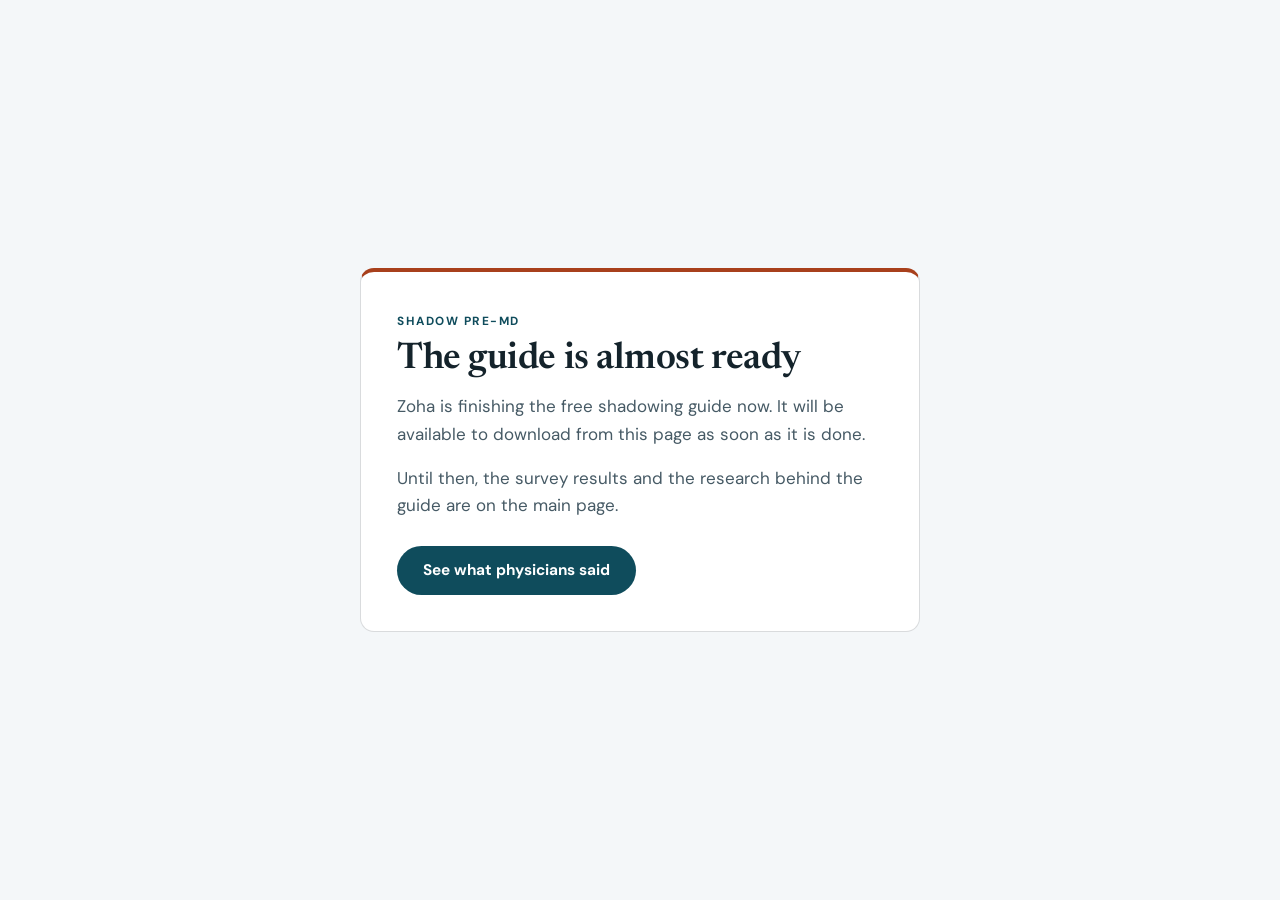
==== guide.html @ 09c580b9 "Build Shadow Pre-MD landing site StoryBrand landing page for Zoha Waheed's shadowing guide, with her" ====
<!DOCTYPE html>
<html lang="en">
<head>
<meta charset="UTF-8">
<meta name="viewport" content="width=device-width, initial-scale=1.0">
<title>The Guide Is Almost Ready | Shadow Pre-MD</title>
<meta name="robots" content="noindex,nofollow">
<meta name="theme-color" content="#F4F7F9">
<link rel="preconnect" href="https://fonts.googleapis.com">
<link rel="preconnect" href="https://fonts.gstatic.com" crossorigin>
<link href="https://fonts.googleapis.com/css2?family=Newsreader:opsz,wght@6..72,600;6..72,700&family=DM+Sans:wght@400;600;700&display=swap" rel="stylesheet">
<style>
  /* Holding page. Replace the links to this file with the PDF once it exists. */
  :root{ --bg:#F4F7F9; --card:#FFFFFF; --ink:#14232B; --ink-soft:#465A65; --primary:#0F4C5C; --primary-dk:#0A2B35; --accent:#A8401C; --line:rgba(20,35,43,0.16); }
  *{ box-sizing:border-box; }
  body{
    margin:0; min-height:100vh; display:flex; align-items:center; justify-content:center;
    background:var(--bg); color:var(--ink); padding: 32px 20px;
    font-family:'DM Sans', ui-sans-serif, system-ui, -apple-system, 'Segoe UI', sans-serif;
    font-size:17px; line-height:1.6; -webkit-font-smoothing:antialiased;
  }
  main{
    max-width: 560px; background:var(--card); border:1px solid var(--line);
    border-top:4px solid var(--accent); border-radius:14px; padding: 40px 36px 36px;
  }
  .eyebrow{ display:block; font-weight:700; font-size:0.74rem; letter-spacing:0.13em; text-transform:uppercase; color:var(--primary); margin:0 0 8px; }
  h1{ font-family:'Newsreader', Georgia, serif; font-weight:600; font-size:clamp(1.8rem,5vw,2.3rem); line-height:1.12; letter-spacing:-0.012em; margin:0 0 0.35em; }
  p{ margin:0 0 1em; color:var(--ink-soft); }
  .btn{
    display:inline-flex; align-items:center; justify-content:center; min-height:48px; margin-top: 10px;
    background:var(--primary); color:#FFFFFF; text-decoration:none; font-weight:700; font-size:0.96rem;
    padding:12px 26px; border-radius:999px;
  }
  .btn:hover{ background:var(--primary-dk); }
  a:focus-visible{ outline:3px solid var(--accent); outline-offset:3px; }
  @media (max-width: 520px){ main{ padding: 30px 24px 28px; } .btn{ width:100%; } }
</style>
</head>
<body>
<main>
  <span class="eyebrow">Shadow Pre-MD</span>
  <h1>The guide is almost ready</h1>
  <p>Zoha is finishing the free shadowing guide now. It will be available to download from this page as soon as it is done.</p>
  <p>Until then, the survey results and the research behind the guide are on the main page.</p>
  <a class="btn" href="index.html#survey">See what physicians said</a>
</main>
</body>
</html>
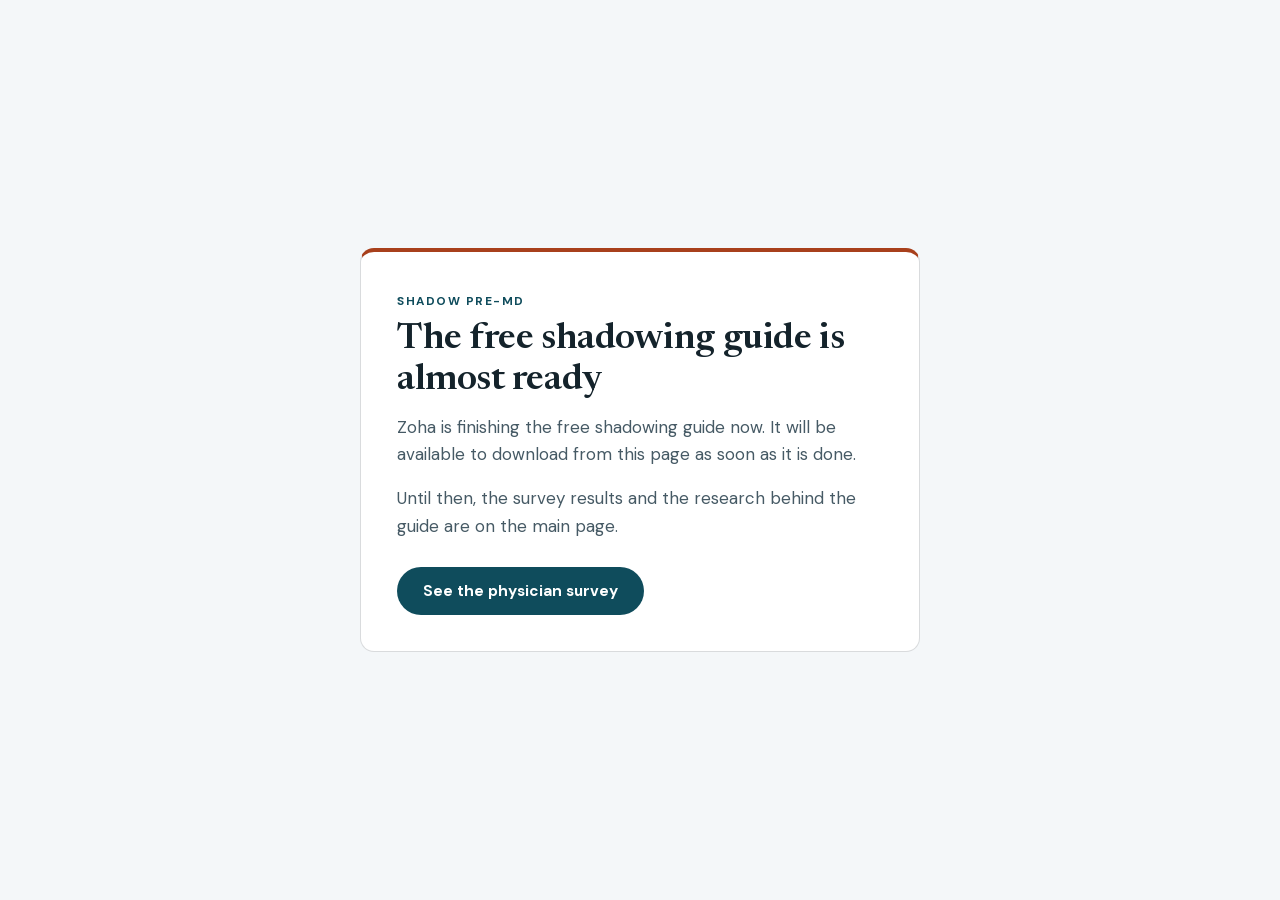
==== commit 7daa3834: "SEO and performance pass: keyword-led headings, indexable pages Rewrites headings around what studen" ====
--- a/guide.html
+++ b/guide.html
@@ -3,13 +3,16 @@
 <head>
 <meta charset="UTF-8">
 <meta name="viewport" content="width=device-width, initial-scale=1.0">
-<title>The Guide Is Almost Ready | Shadow Pre-MD</title>
+<title>Free Medical Shadowing Guide (Coming Soon) | Shadow Pre-MD</title>
+<meta name="description" content="The free Shadow Pre-MD shadowing guide for high school students is almost ready. See the physician survey behind it in the meantime.">
 <meta name="robots" content="noindex,nofollow">
 <meta name="theme-color" content="#F4F7F9">
-<link rel="preconnect" href="https://fonts.googleapis.com">
-<link rel="preconnect" href="https://fonts.gstatic.com" crossorigin>
-<link href="https://fonts.googleapis.com/css2?family=Newsreader:opsz,wght@6..72,600;6..72,700&family=DM+Sans:wght@400;600;700&display=swap" rel="stylesheet">
+<link rel="icon" href="favicon.svg" type="image/svg+xml">
+<link rel="preload" href="fonts/newsreader-normal.woff2" as="font" type="font/woff2" crossorigin>
+<link rel="preload" href="fonts/dm-sans-normal.woff2" as="font" type="font/woff2" crossorigin>
 <style>
+  @font-face{ font-family:'Newsreader'; font-style:normal; font-weight:600 700; font-display:swap; src:url(fonts/newsreader-normal.woff2) format('woff2'); }
+  @font-face{ font-family:'DM Sans'; font-style:normal; font-weight:400 700; font-display:swap; src:url(fonts/dm-sans-normal.woff2) format('woff2'); }
   /* Holding page. Replace the links to this file with the PDF once it exists. */
   :root{ --bg:#F4F7F9; --card:#FFFFFF; --ink:#14232B; --ink-soft:#465A65; --primary:#0F4C5C; --primary-dk:#0A2B35; --accent:#A8401C; --line:rgba(20,35,43,0.16); }
   *{ box-sizing:border-box; }
@@ -39,10 +42,10 @@
 <body>
 <main>
   <span class="eyebrow">Shadow Pre-MD</span>
-  <h1>The guide is almost ready</h1>
+  <h1>The free shadowing guide is almost ready</h1>
   <p>Zoha is finishing the free shadowing guide now. It will be available to download from this page as soon as it is done.</p>
   <p>Until then, the survey results and the research behind the guide are on the main page.</p>
-  <a class="btn" href="index.html#survey">See what physicians said</a>
+  <a class="btn" href="survey.html">See the physician survey</a>
 </main>
 </body>
 </html>
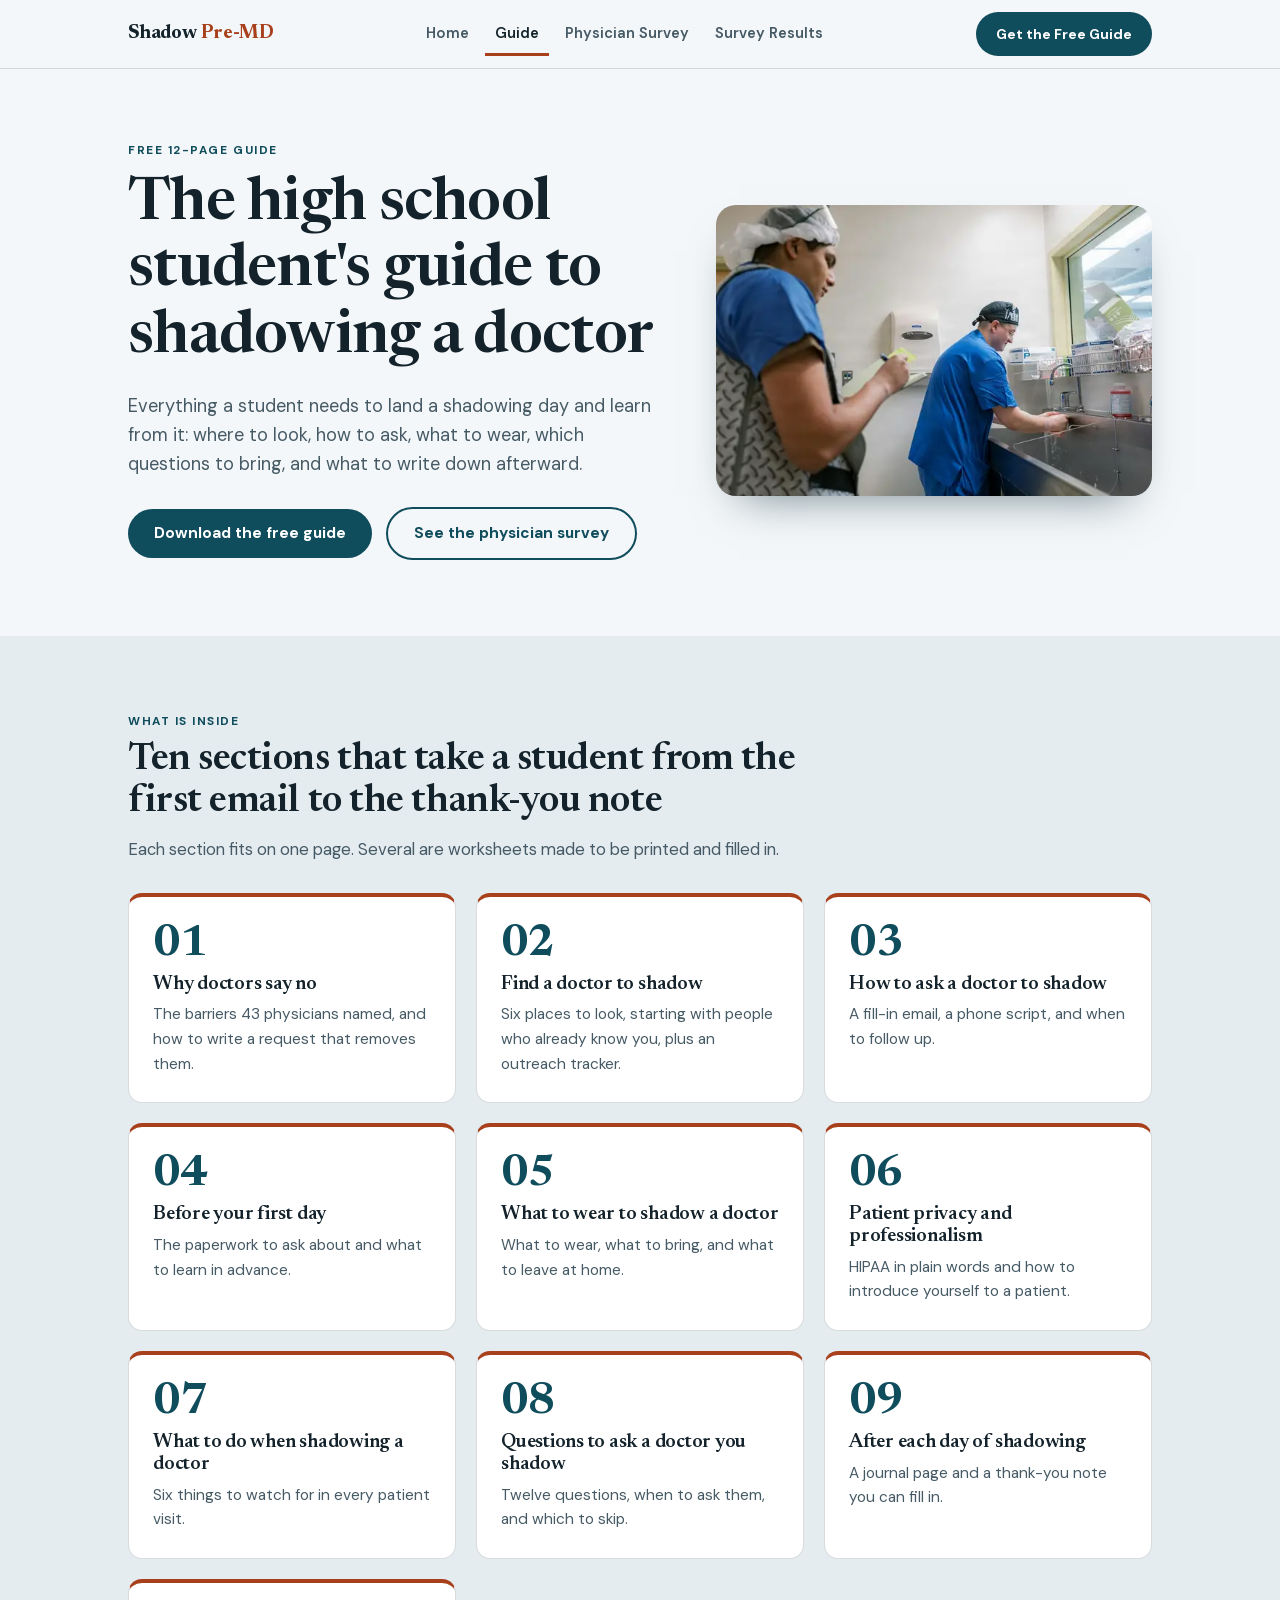
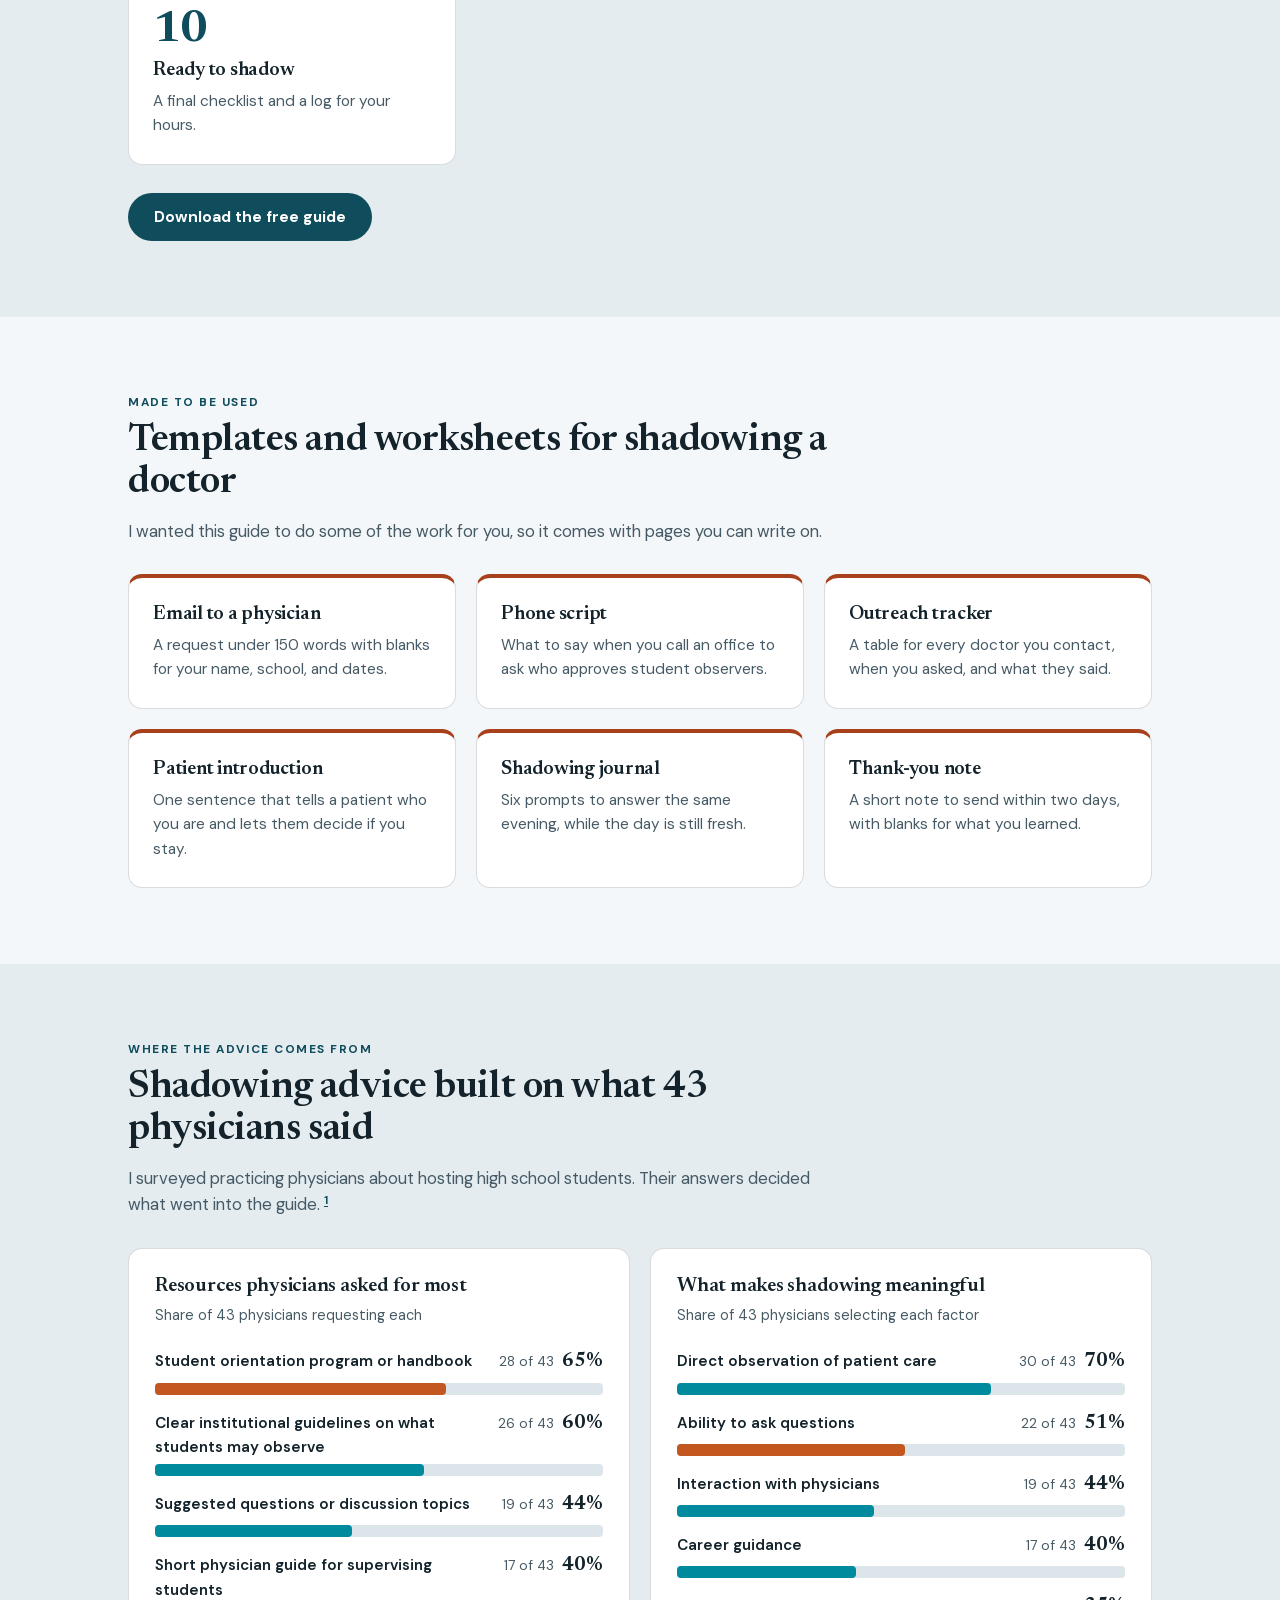
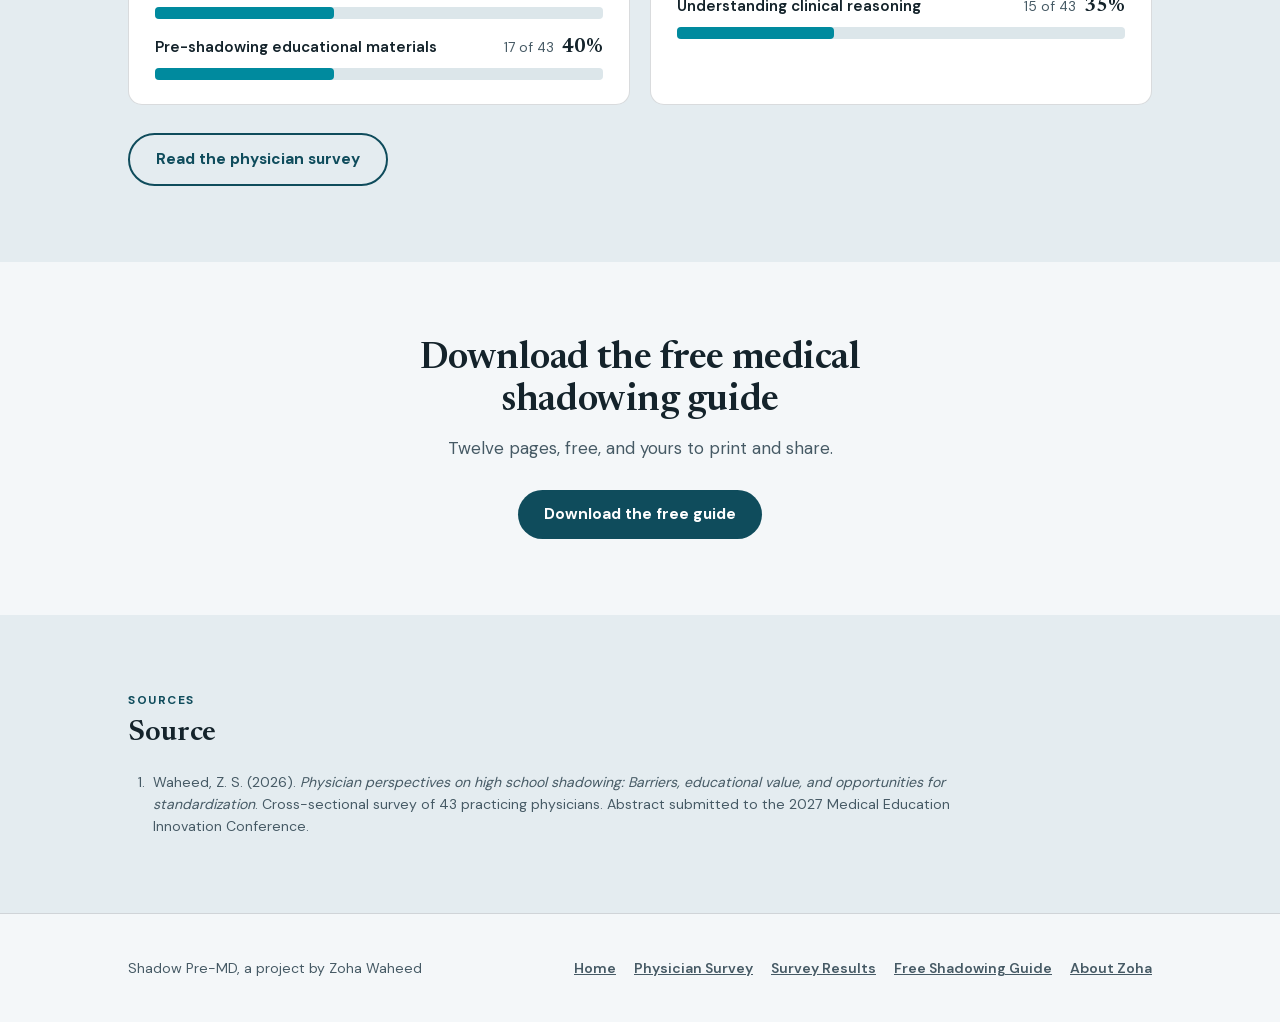
==== commit 21f1f1aa: "Add the 12-page shadowing guide and a real guide page The guide covers finding a physician, asking, " ====
--- a/guide.html
+++ b/guide.html
@@ -3,49 +3,174 @@
 <head>
 <meta charset="UTF-8">
 <meta name="viewport" content="width=device-width, initial-scale=1.0">
-<title>Free Medical Shadowing Guide (Coming Soon) | Shadow Pre-MD</title>
-<meta name="description" content="The free Shadow Pre-MD shadowing guide for high school students is almost ready. See the physician survey behind it in the meantime.">
-<meta name="robots" content="noindex,nofollow">
+<title>Free Guide to Shadowing a Doctor in High School | Shadow Pre-MD</title>
+<meta name="description" content="Download a free 12-page guide to shadowing a doctor: how to ask, what to wear, questions to ask, and a shadowing journal. Built from a survey of 43 physicians.">
+<meta name="robots" content="index,follow,max-image-preview:large">
+<link rel="canonical" href="https://odyssey-jotun.github.io/Shadow-Pre-MD/guide.html">
+<meta name="author" content="Zoha Waheed">
 <meta name="theme-color" content="#F4F7F9">
+<meta property="og:site_name" content="Shadow Pre-MD">
+<meta property="og:title" content="Free Guide to Shadowing a Doctor in High School | Shadow Pre-MD">
+<meta property="og:description" content="Download a free 12-page guide to shadowing a doctor: how to ask, what to wear, questions to ask, and a shadowing journal. Built from a survey of 43 physicians.">
+<meta property="og:type" content="website">
+<meta property="og:url" content="https://odyssey-jotun.github.io/Shadow-Pre-MD/guide.html">
+<meta property="og:image" content="https://odyssey-jotun.github.io/Shadow-Pre-MD/images/og.jpg">
+<meta property="og:image:width" content="1200">
+<meta property="og:image:height" content="630">
+<meta property="og:image:alt" content="Shadow Pre-MD: a free medical shadowing guide for high school students">
+<meta name="twitter:card" content="summary_large_image">
 <link rel="icon" href="favicon.svg" type="image/svg+xml">
+<link rel="preload" as="image" type="image/webp" href="images/hero-taking-notes-960.webp" imagesrcset="images/hero-taking-notes-600.webp 600w, images/hero-taking-notes-800.webp 800w, images/hero-taking-notes-960.webp 960w" imagesizes="(max-width: 860px) calc(100vw - 40px), 500px" fetchpriority="high">
 <link rel="preload" href="fonts/newsreader-normal.woff2" as="font" type="font/woff2" crossorigin>
 <link rel="preload" href="fonts/dm-sans-normal.woff2" as="font" type="font/woff2" crossorigin>
-<style>
-  @font-face{ font-family:'Newsreader'; font-style:normal; font-weight:600 700; font-display:swap; src:url(fonts/newsreader-normal.woff2) format('woff2'); }
-  @font-face{ font-family:'DM Sans'; font-style:normal; font-weight:400 700; font-display:swap; src:url(fonts/dm-sans-normal.woff2) format('woff2'); }
-  /* Holding page. Replace the links to this file with the PDF once it exists. */
-  :root{ --bg:#F4F7F9; --card:#FFFFFF; --ink:#14232B; --ink-soft:#465A65; --primary:#0F4C5C; --primary-dk:#0A2B35; --accent:#A8401C; --line:rgba(20,35,43,0.16); }
-  *{ box-sizing:border-box; }
-  body{
-    margin:0; min-height:100vh; display:flex; align-items:center; justify-content:center;
-    background:var(--bg); color:var(--ink); padding: 32px 20px;
-    font-family:'DM Sans', ui-sans-serif, system-ui, -apple-system, 'Segoe UI', sans-serif;
-    font-size:17px; line-height:1.6; -webkit-font-smoothing:antialiased;
-  }
-  main{
-    max-width: 560px; background:var(--card); border:1px solid var(--line);
-    border-top:4px solid var(--accent); border-radius:14px; padding: 40px 36px 36px;
-  }
-  .eyebrow{ display:block; font-weight:700; font-size:0.74rem; letter-spacing:0.13em; text-transform:uppercase; color:var(--primary); margin:0 0 8px; }
-  h1{ font-family:'Newsreader', Georgia, serif; font-weight:600; font-size:clamp(1.8rem,5vw,2.3rem); line-height:1.12; letter-spacing:-0.012em; margin:0 0 0.35em; }
-  p{ margin:0 0 1em; color:var(--ink-soft); }
-  .btn{
-    display:inline-flex; align-items:center; justify-content:center; min-height:48px; margin-top: 10px;
-    background:var(--primary); color:#FFFFFF; text-decoration:none; font-weight:700; font-size:0.96rem;
-    padding:12px 26px; border-radius:999px;
-  }
-  .btn:hover{ background:var(--primary-dk); }
-  a:focus-visible{ outline:3px solid var(--accent); outline-offset:3px; }
-  @media (max-width: 520px){ main{ padding: 30px 24px 28px; } .btn{ width:100%; } }
-</style>
+<style>@font-face{font-family:'Newsreader';font-style:normal;font-weight:600 700;font-display:swap;src:url(fonts/newsreader-normal.woff2) format('woff2')}@font-face{font-family:'DM Sans';font-style:normal;font-weight:400 700;font-display:swap;src:url(fonts/dm-sans-normal.woff2) format('woff2')}:root{--bg:#F4F7F9;--bg-alt:#E4ECF0;--card:#FFFFFF;--ink:#14232B;--ink-soft:#465A65;--primary:#0F4C5C;--primary-dk:#0A2B35;--accent:#A8401C;--on-dark:#EEF4F6;--on-dark-soft:#BFD0D7;--accent-dark-bg:#F2A77E;--c1:#008A9E;--c2:#C2571F;--track:#DCE6EA;--line:rgba(20,35,43,0.16);--radius:14px;--wrap:1080px;--flow-tight:0.35em;--flow-block:44px;--flow-section:76px}*{box-sizing:border-box}html{scroll-behavior:smooth;scroll-padding-top:84px}@media (prefers-reduced-motion:reduce){html{scroll-behavior:auto}*{animation-duration:0.001ms !important;transition-duration:0.001ms !important}}body{margin:0;background:var(--bg);color:var(--ink);font-family:'DM Sans',ui-sans-serif,system-ui,-apple-system,'Segoe UI',sans-serif;font-size:17px;line-height:1.6;-webkit-font-smoothing:antialiased}h1,h2,h3{font-family:'Newsreader',Georgia,'Times New Roman',serif;font-weight:600;line-height:1.12;margin:0 0 var(--flow-tight);color:var(--ink);letter-spacing:-0.012em}p{margin:0 0 1em}p:last-child{margin-bottom:0}a{color:inherit}img{max-width:100%;height:auto}.wrap{max-width:var(--wrap);margin:0 auto;padding:0 28px}.sr-only{position:absolute;width:1px;height:1px;padding:0;margin:-1px;overflow:hidden;clip:rect(0,0,0,0);white-space:nowrap;border:0}.skip{position:absolute;left:-9999px;top:10px;background:var(--card);color:var(--ink);padding:12px 18px;border-radius:999px;z-index:100;text-decoration:none;font-weight:700;border:2px solid var(--primary)}.skip:focus{left:16px}.eyebrow{font-weight:700;font-size:0.74rem;letter-spacing:0.13em;text-transform:uppercase;color:var(--primary);display:block;margin:0 0 8px}a:focus-visible,button:focus-visible{outline:3px solid var(--accent);outline-offset:3px;border-radius:4px}.cite{font-size:0.68em;vertical-align:super;font-weight:700;color:var(--primary);text-decoration:underline;text-underline-offset:2px;margin-left:2px;padding:0 2px}.textlink{color:var(--primary);font-weight:700;text-underline-offset:3px}nav.site{position:sticky;top:0;z-index:20;background:rgba(244,247,249,0.95);backdrop-filter:blur(8px);border-bottom:1px solid var(--line)}nav.site .wrap{display:flex;align-items:center;justify-content:space-between;gap:8px 20px;padding-top:12px;padding-bottom:12px;flex-wrap:wrap}.wordmark{font-family:'Newsreader',Georgia,serif;font-weight:700;font-size:1.22rem;letter-spacing:-0.01em;color:var(--ink);text-decoration:none;white-space:nowrap}.wordmark span{color:var(--accent)}nav.site ul{list-style:none;display:flex;align-items:center;gap:6px;margin:0;padding:0;font-size:0.92rem;font-weight:600}nav.site ul a{text-decoration:none;color:var(--ink-soft);display:inline-flex;align-items:center;min-height:44px;padding:0 10px;white-space:nowrap}nav.site ul a:hover{color:var(--primary);text-decoration:underline}nav.site ul a[aria-current="page"]{color:var(--ink);box-shadow:inset 0 -3px 0 var(--accent)}nav.site a.nav-cta{display:inline-flex;align-items:center;min-height:44px;background:var(--primary);color:#FFFFFF;padding:0 20px;border-radius:999px;font-size:0.88rem;font-weight:700;text-decoration:none;white-space:nowrap}nav.site a.nav-cta:hover{background:var(--primary-dk)}.nav-right{display:flex;align-items:center;gap:10px}.btn{display:inline-flex;align-items:center;justify-content:center;min-height:48px;background:var(--primary);color:#FFFFFF;text-decoration:none;font-weight:700;font-size:0.96rem;padding:12px 26px;border-radius:999px;transition:background 0.15s ease}.btn:hover{background:var(--primary-dk)}.btn.ghost{background:transparent;color:var(--primary);border:2px solid var(--primary)}.btn.ghost:hover{background:var(--primary);color:#FFFFFF}.btn.light{background:var(--accent-dark-bg);color:var(--primary-dk)}.btn.light:hover{background:#F7BD9D}.btn-row{display:flex;gap:14px;flex-wrap:wrap;align-items:center;margin-top:28px}section{padding:var(--flow-section) 0}.band{background:var(--bg-alt)}.section-head{max-width:700px;margin-bottom:30px}.section-head h2,.about-text h2,.after h2,.closing h2{font-size:clamp(1.75rem,3.2vw,2.35rem)}.section-head p{color:var(--ink-soft);font-size:1.04rem}.hero{padding:72px 0 76px}.split{display:grid;grid-template-columns:1.1fr 0.9fr;gap:54px;align-items:center}.split.flip{grid-template-columns:0.85fr 1.15fr}.hero h1{font-size:clamp(2.4rem,5.4vw,3.7rem)}.hero .lede{font-size:1.14rem;color:var(--ink-soft);margin-top:6px;max-width:34em}.page-hero{padding:60px 0 56px}.page-hero h1{font-size:clamp(2.1rem,4.6vw,3.1rem);max-width:18em}.page-hero .lede{font-size:1.1rem;color:var(--ink-soft);max-width:40em;margin-top:6px}.hero-panel{background:var(--primary-dk);color:var(--on-dark);border-radius:20px;padding:32px 30px 30px;box-shadow:0 22px 44px -24px rgba(10,43,53,0.7)}.hero-panel .eyebrow{color:var(--accent-dark-bg);margin-bottom:18px}.hp-rows{list-style:none;margin:0;padding:0;display:grid;gap:22px}.hp-rows .top{display:flex;align-items:baseline;gap:14px;margin-bottom:8px}.hp-rows .n{font-family:'Newsreader',Georgia,serif;font-weight:700;font-size:2.3rem;line-height:1;color:#FFFFFF;min-width:4.6rem}.hp-rows .t{font-size:0.96rem;line-height:1.4;color:var(--on-dark)}.hp-rows .track{height:8px;border-radius:4px;background:rgba(238,244,246,0.16);overflow:hidden}.hp-rows .fill{display:block;height:100%;border-radius:0 4px 4px 0;background:var(--accent-dark-bg)}.hero-panel .src{margin:22px 0 0;font-size:0.84rem;color:var(--on-dark-soft)}.hero-panel .src a{color:var(--accent-dark-bg)}.cards{display:grid;grid-template-columns:repeat(3,1fr);gap:20px}.card{background:var(--card);border:1px solid var(--line);border-radius:var(--radius);padding:26px 24px;border-top:4px solid var(--accent)}.card h3{font-size:1.22rem}.card p{font-size:0.96rem;color:var(--ink-soft)}.card .num{font-family:'Newsreader',Georgia,serif;font-weight:700;font-size:clamp(2.1rem,3.6vw,2.7rem);line-height:1;letter-spacing:-0.02em;color:var(--primary);margin:0 0 8px}.problem{border-top:0;padding:30px 26px 28px;text-align:left}.problem .icon{width:64px;height:64px;border-radius:16px;background:var(--bg-alt);color:var(--primary);display:flex;align-items:center;justify-content:center;margin-bottom:18px}.problem .icon svg{width:36px;height:36px}.problem .num{font-size:clamp(2.6rem,4.4vw,3.2rem);color:var(--accent);margin-bottom:4px}.problem .of{font-size:0.84rem;font-weight:700;letter-spacing:0.04em;color:var(--ink-soft);margin:10px 0 0}.punch{font-family:'Newsreader',Georgia,serif;font-weight:600;font-size:clamp(1.25rem,2.3vw,1.55rem);line-height:1.3;color:var(--primary);max-width:760px;margin:var(--flow-block) 0 0;border-left:4px solid var(--accent);padding-left:20px}.punch + p{max-width:760px;color:var(--ink-soft);margin:14px 0 0;padding-left:24px}.strip{list-style:none;margin:var(--flow-block) 0 0;padding:0;display:grid;grid-template-columns:repeat(3,1fr);gap:0;background:var(--card);border:1px solid var(--line);border-radius:var(--radius)}.strip.four{grid-template-columns:repeat(4,1fr)}.strip li{padding:22px 24px;border-left:1px solid var(--line)}.strip li:first-child{border-left:0}.strip .n{display:block;font-family:'Newsreader',Georgia,serif;font-weight:700;font-size:2.2rem;line-height:1;color:var(--primary);margin-bottom:6px}.strip .t{font-size:0.92rem;color:var(--ink-soft);line-height:1.4;display:block}.charts{display:grid;grid-template-columns:1fr 1fr;gap:20px}.chart{background:var(--card);border:1px solid var(--line);border-radius:var(--radius);padding:26px 26px 24px;margin:0}.chart.stack{margin-top:20px}.chart h3{font-size:1.25rem}.chart .sub{font-size:0.9rem;color:var(--ink-soft);margin:0 0 20px}.chart .foot{font-size:0.86rem;color:var(--ink-soft);margin:20px 0 0}.qnum{display:inline-block;font-weight:700;font-size:0.74rem;letter-spacing:0.12em;text-transform:uppercase;color:var(--accent);margin:0 0 8px}.bars{list-style:none;margin:0;padding:0;display:grid;gap:14px}.bars .lab{display:flex;justify-content:space-between;align-items:baseline;gap:12px;font-size:0.95rem;font-weight:600;color:var(--ink);margin-bottom:5px}.bars .val{white-space:nowrap;font-weight:400;color:var(--ink-soft);font-size:0.86rem}.bars .val b{font-family:'Newsreader',Georgia,serif;font-size:1.18rem;font-weight:700;color:var(--ink);margin-left:8px}.bars .track{height:12px;background:var(--track);border-radius:4px;overflow:hidden}.bars .fill{display:block;height:100%;background:var(--c1);border-radius:0 4px 4px 0}.bars li.muted .fill{background:#8FA3AD}.bars li.hl .fill{background:var(--c2)}.legend{list-style:none;margin:0 0 18px;padding:0;display:flex;flex-wrap:wrap;gap:8px 22px;font-size:0.9rem;color:var(--ink-soft);font-weight:600}.legend li{display:inline-flex;align-items:center;gap:8px}.mk{display:inline-block;width:14px;height:14px;flex:none}.mk.host{background:var(--c1);border-radius:50%}.mk.never{background:var(--c2);transform:rotate(45deg);border-radius:2px;width:12px;height:12px}.dumb{list-style:none;margin:0;padding:0;display:grid;gap:18px}.dumb .lab{display:flex;justify-content:space-between;align-items:baseline;gap:12px;font-size:0.95rem;font-weight:600;margin-bottom:8px}.dumb .gap{white-space:nowrap;font-size:0.86rem;font-weight:400;color:var(--ink-soft)}.dumb .gap b{font-family:'Newsreader',Georgia,serif;font-size:1.1rem;color:var(--ink);margin-left:6px}.dumb .rail{position:relative;height:22px;margin:0 9px}.dumb .rail:before{content:"";position:absolute;left:-9px;right:-9px;top:9px;height:4px;border-radius:2px;background:var(--track)}.dumb .link{position:absolute;top:9px;height:4px;background:#9FB2BB}.dumb .pt{position:absolute;top:2px;width:18px;height:18px;margin-left:-9px;border:2px solid #FFFFFF}.dumb .pt.host{background:var(--c1);border-radius:50%}.dumb .pt.never{background:var(--c2);transform:rotate(45deg) scale(0.86);border-radius:3px}.dumb .nums{display:flex;gap:18px;font-size:0.84rem;color:var(--ink-soft);margin-top:6px}.axis{display:flex;justify-content:space-between;font-size:0.76rem;color:var(--ink-soft);margin:14px 0 0}.cols{display:grid;grid-template-columns:repeat(5,1fr);gap:10px;align-items:end;height:190px;margin:0;padding:0;list-style:none;border-bottom:2px solid var(--track)}.cols li{display:flex;flex-direction:column;justify-content:flex-end;align-items:center;height:100%}.cols .c{font-family:'Newsreader',Georgia,serif;font-weight:700;font-size:1.1rem;margin-bottom:4px}.cols .b{width:100%;max-width:64px;background:var(--c1);border-radius:4px 4px 0 0;min-height:2px}.cols li.lo .b{background:#8FA3AD}.cols-x{display:grid;grid-template-columns:repeat(5,1fr);gap:10px;margin:8px 0 0;padding:0;list-style:none;text-align:center;font-size:0.84rem;color:var(--ink-soft);font-weight:600}.cols-ends{display:flex;justify-content:space-between;font-size:0.78rem;color:var(--ink-soft);margin-top:2px}.mean{font-size:0.95rem;color:var(--ink-soft);margin:0 0 18px}.mean b{font-family:'Newsreader',Georgia,serif;font-size:1.7rem;color:var(--ink);margin-right:6px}.waffle{display:grid;grid-template-columns:repeat(11,1fr);gap:7px;max-width:420px;margin:0;padding:0;list-style:none}.waffle span{aspect-ratio:1/1;border-radius:50%;background:var(--c1)}.waffle span.never{background:var(--c2);border-radius:3px;transform:rotate(45deg) scale(0.8)}.pairs{list-style:none;margin:0;padding:0;display:grid;gap:14px}.pairs li{display:grid;grid-template-columns:1fr 44px 1fr;align-items:center;gap:10px;background:var(--card);border:1px solid var(--line);border-radius:var(--radius);padding:18px 20px}.pairs .side .k{display:block;font-size:0.72rem;font-weight:700;letter-spacing:0.12em;text-transform:uppercase;color:var(--ink-soft);margin-bottom:4px}.pairs .side .v{display:flex;align-items:baseline;gap:10px;font-weight:600;line-height:1.3}.pairs .side .v b{font-family:'Newsreader',Georgia,serif;font-size:1.7rem;line-height:1;color:var(--accent)}.pairs .side.res .v b{color:var(--primary)}.pairs .arrow{color:#7F949E;display:flex;justify-content:center}.pairs .arrow svg{width:30px;height:30px}.tablewrap{overflow-x:auto;margin-top:22px}table.data{border-collapse:collapse;width:100%;font-size:0.9rem;min-width:520px}table.data th,table.data td{text-align:right;padding:9px 10px;border-bottom:1px solid var(--line)}table.data th:first-child,table.data td:first-child{text-align:left}table.data thead th{font-size:0.74rem;letter-spacing:0.08em;text-transform:uppercase;color:var(--ink-soft)}table.data tr.sig td{background:#FBF1EC;font-weight:600}.note{margin-top:20px;font-size:0.93rem;color:var(--ink-soft);max-width:820px}.finding{margin-top:var(--flow-block)}.finding:first-of-type{margin-top:0}.finding>h3{font-size:clamp(1.35rem,2.4vw,1.65rem);max-width:26em}.finding>p{color:var(--ink-soft);max-width:46em;margin-bottom:20px}.limits{list-style:none;margin:0;padding:0;display:grid;grid-template-columns:1fr 1fr;gap:16px}.limits li{background:var(--card);border:1px solid var(--line);border-radius:var(--radius);padding:20px 22px}.limits h3{font-size:1.1rem}.limits p{font-size:0.93rem;color:var(--ink-soft)}.qlist{margin:0;padding-left:1.3rem;display:grid;gap:8px;max-width:46em;color:var(--ink-soft)}.qlist li{padding-left:4px}.about-photo{border-radius:20px;overflow:hidden;aspect-ratio:4/5;box-shadow:0 18px 40px -20px rgba(20,35,43,0.45);background:var(--bg-alt)}.about-photo img{width:100%;height:100%;object-fit:cover;object-position:center 20%;display:block}.about-text p{color:var(--ink-soft);font-size:1.02rem}.about-text p.name-line{color:var(--ink);font-weight:600;font-size:1.08rem}.steps{list-style:none;margin:0;padding:0;display:grid;grid-template-columns:repeat(3,1fr);gap:20px;counter-reset:step}.steps li{background:var(--card);border:1px solid var(--line);border-radius:var(--radius);padding:26px 24px;counter-increment:step}.steps li:before{content:counter(step);display:flex;align-items:center;justify-content:center;width:44px;height:44px;border-radius:50%;background:var(--primary);color:#FFFFFF;font-family:'Newsreader',Georgia,serif;font-weight:700;font-size:1.3rem;margin-bottom:16px}.steps h3{font-size:1.22rem}.steps p{font-size:0.96rem;color:var(--ink-soft)}.promise{margin-top:var(--flow-block);background:var(--card);border:1px solid var(--line);border-left:4px solid var(--accent);border-radius:var(--radius);padding:24px 28px;max-width:820px}.promise .eyebrow{color:var(--accent)}.promise p{font-family:'Newsreader',Georgia,serif;font-weight:600;font-size:clamp(1.15rem,2vw,1.35rem);line-height:1.35;color:var(--ink)}.explain{max-width:760px}.explain p{font-size:1.08rem;color:var(--ink-soft)}.after{background:var(--primary-dk);color:var(--on-dark)}.after h2{color:#FFFFFF}.after p{color:var(--on-dark-soft)}.after .eyebrow{color:var(--accent-dark-bg)}.outcomes{list-style:none;margin:0;padding:0;display:grid;gap:14px}.outcomes li{display:grid;grid-template-columns:30px 1fr;gap:14px;align-items:start;background:rgba(255,255,255,0.06);border:1px solid rgba(238,244,246,0.16);border-radius:12px;padding:16px 18px;font-weight:600;color:var(--on-dark)}.outcomes svg{width:26px;height:26px;margin-top:1px}.closing{text-align:center}.closing .wrap{max-width:640px}.closing p{color:var(--ink-soft)}.closing .btn-row{justify-content:center}.refs ol{max-width:860px;margin:0;padding-left:1.3rem;display:grid;gap:12px;font-size:0.88rem;color:var(--ink-soft);line-height:1.55}.refs li{padding-left:4px}.refs h2{font-size:clamp(1.4rem,2.6vw,1.8rem)}.refs a.src{color:var(--primary);font-weight:600;text-underline-offset:2px;word-break:break-word}footer{border-top:1px solid var(--line);padding:32px 0;font-size:0.88rem;color:var(--ink-soft)}footer .wrap{display:flex;justify-content:space-between;align-items:center;flex-wrap:wrap;gap:10px 24px}footer ul{list-style:none;display:flex;flex-wrap:wrap;gap:4px 18px;margin:0;padding:0;font-weight:600}footer ul a{display:inline-flex;align-items:center;min-height:44px}@media (max-width:860px){.split,.split.flip{grid-template-columns:1fr;gap:36px}.about-photo{max-width:400px;margin:0 auto;width:100%}.cards,.steps,.charts,.limits{grid-template-columns:1fr}.strip.four{grid-template-columns:1fr 1fr}.strip.four li:nth-child(3){border-left:0}.strip.four li:nth-child(n+3){border-top:1px solid var(--line)}}@media (max-width:900px){nav.site ul{order:3;width:100%;justify-content:space-between;gap:0;border-top:1px solid var(--line);margin-top:2px}nav.site ul a{padding:0 4px;font-size:0.86rem}html{scroll-padding-top:130px}}@media (min-width:560px) and (max-width:900px){nav.site ul{justify-content:flex-start;gap:18px}}@media (max-width:620px){:root{--flow-section:54px;--flow-block:34px}.wrap{padding:0 20px}.hero{padding:40px 0 54px}.page-hero{padding:40px 0 44px}.hero-panel{padding:28px 22px 26px}.btn-row .btn{width:100%}.strip,.strip.four{grid-template-columns:1fr}.strip li,.strip.four li:nth-child(n){border-left:0;border-top:1px solid var(--line)}.strip li:first-child,.strip.four li:first-child{border-top:0}.chart{padding:22px 18px 20px}.pairs li{grid-template-columns:1fr;gap:6px}.pairs .arrow svg{transform:rotate(90deg)}.pairs .arrow{justify-content:flex-start}.cols{height:160px;gap:6px}.cols-x{gap:6px}}.hero .eyebrow,.page-hero .eyebrow{margin-bottom:12px}:root{--gold:#D9A441}.sec-head{display:grid;grid-template-columns:auto 1fr;gap:18px;align-items:baseline;padding-bottom:18px;border-bottom:1px solid var(--line)}.sec-num{font-weight:700;font-size:0.95rem;letter-spacing:0.06em;color:var(--accent)}.sec-head h2{font-size:clamp(1.9rem,3.8vw,2.7rem);margin-bottom:0.18em}.kicker{font-size:0.78rem;font-weight:700;letter-spacing:0.12em;text-transform:uppercase;color:var(--ink-soft);margin:0}.lead{font-size:1.1rem;color:var(--ink);max-width:46em;margin:22px 0 0}.stats{list-style:none;margin:28px 0 0;padding:0;display:grid;grid-template-columns:repeat(3,1fr);gap:20px}.stats li{background:var(--card);border:1px solid var(--line);border-radius:var(--radius);padding:24px 24px 22px;border-bottom:6px solid var(--c2)}.stats li.teal{border-bottom-color:var(--c1)}.stats li.gold{border-bottom-color:var(--gold)}.stats .n{display:block;font-family:'Newsreader',Georgia,serif;font-weight:700;font-size:clamp(2.2rem,4vw,2.9rem);line-height:1;letter-spacing:-0.02em;color:var(--primary);margin-bottom:10px}.stats .t{display:block;font-size:0.95rem;font-weight:600;color:var(--ink-soft);line-height:1.45}.stats + .charts,.stats + .chart{margin-top:20px}.charts.duo{grid-template-columns:0.8fr 1.2fr}.donut{position:relative;width:min(240px,78%);margin:4px auto 18px}.donut svg{display:block;width:100%;height:auto}.donut .mid{position:absolute;inset:0;display:flex;flex-direction:column;align-items:center;justify-content:center;text-align:center;padding:0 26%}.donut .mid .n{font-family:'Newsreader',Georgia,serif;font-weight:700;font-size:2.1rem;line-height:1;color:var(--ink)}.donut .mid .t{font-size:0.78rem;color:var(--ink-soft);line-height:1.25;margin-top:4px}.legend.center{justify-content:center;margin:0}.legend .sw{display:inline-block;width:22px;height:6px;border-radius:3px;flex:none}.band-quote{position:relative;margin:28px 0 0;padding:34px 36px 32px 72px;background:var(--primary-dk);color:#FFFFFF;border-radius:18px}.band-quote:before{content:"\201C";position:absolute;left:28px;top:14px;font-family:'Newsreader',Georgia,serif;font-size:4.2rem;line-height:1;color:var(--accent-dark-bg)}.band-quote p{font-family:'Newsreader',Georgia,serif;font-style:italic;font-weight:600;font-size:clamp(1.2rem,2.2vw,1.5rem);line-height:1.38;margin:0;max-width:40em}.band-quote cite{display:block;margin-top:12px;font-style:normal;font-size:0.8rem;font-weight:700;letter-spacing:0.12em;text-transform:uppercase;color:var(--accent-dark-bg)}.sub-h{font-size:1.3rem;margin:var(--flow-block) 0 16px}.glance h2{font-size:clamp(1.75rem,3.2vw,2.35rem);max-width:22em}.glance-grid{list-style:none;margin:28px 0 0;padding:0;display:grid;grid-template-columns:1fr 1fr;gap:18px}.glance-grid li{background:rgba(255,255,255,0.07);border:1px solid rgba(238,244,246,0.16);border-radius:var(--radius);padding:24px 26px}.glance-grid .n{display:block;font-family:'Newsreader',Georgia,serif;font-weight:700;font-size:2.5rem;line-height:1;color:var(--accent-dark-bg);margin-bottom:8px}.glance-grid .t{display:block;font-weight:600;color:var(--on-dark);font-size:0.98rem}.btn.ghost.on-dark{color:var(--on-dark);border-color:var(--on-dark-soft)}.btn.ghost.on-dark:hover{background:var(--on-dark);color:var(--primary-dk)}@media (max-width:860px){.charts.duo{grid-template-columns:1fr}}@media (max-width:700px){.stats{grid-template-columns:1fr}}@media (max-width:620px){.sec-head{grid-template-columns:1fr;gap:4px}.band-quote{padding:58px 24px 26px}.band-quote:before{left:22px;top:10px}.glance-grid{grid-template-columns:1fr}}.hero-photo{margin:0;border-radius:20px;overflow:hidden;aspect-ratio:3/2;background:var(--bg-alt);box-shadow:0 22px 44px -24px rgba(10,43,53,0.6)}.hero-photo img{display:block;width:100%;height:100%;object-fit:cover}@media (max-width:860px){.hero .split,.page-hero .split{gap:26px}.hero .hero-photo,.page-hero .hero-photo{order:-1;aspect-ratio:16/10}}</style>
+<script type="application/ld+json">{"@context":"https://schema.org","@graph":[{"@type":"WebSite","@id":"https://odyssey-jotun.github.io/Shadow-Pre-MD/#site","url":"https://odyssey-jotun.github.io/Shadow-Pre-MD/","name":"Shadow Pre-MD","description":"A free guide to medical shadowing for high school students.","author":{"@id":"https://odyssey-jotun.github.io/Shadow-Pre-MD/#zoha"},"inLanguage":"en-US"},{"@type":"Person","@id":"https://odyssey-jotun.github.io/Shadow-Pre-MD/#zoha","name":"Zoha Waheed","description":"High school student and author of Shadow Pre-MD, a free guide to medical shadowing.","image":"https://odyssey-jotun.github.io/Shadow-Pre-MD/images/zoha-800.webp","url":"https://odyssey-jotun.github.io/Shadow-Pre-MD/#about"},{"@type":"WebPage","@id":"https://odyssey-jotun.github.io/Shadow-Pre-MD/guide.html#page","url":"https://odyssey-jotun.github.io/Shadow-Pre-MD/guide.html","name":"Free Guide to Shadowing a Doctor in High School | Shadow Pre-MD","headline":"Free Guide to Shadowing a Doctor in High School | Shadow Pre-MD","description":"Download a free 12-page guide to shadowing a doctor: how to ask, what to wear, questions to ask, and a shadowing journal. Built from a survey of 43 physicians.","isPartOf":{"@id":"https://odyssey-jotun.github.io/Shadow-Pre-MD/#site"},"author":{"@id":"https://odyssey-jotun.github.io/Shadow-Pre-MD/#zoha"},"inLanguage":"en-US","datePublished":"2026-09-29","dateModified":"2026-09-29","image":"https://odyssey-jotun.github.io/Shadow-Pre-MD/images/og.jpg"},{"@type":"DigitalDocument","@id":"https://odyssey-jotun.github.io/Shadow-Pre-MD/guide.html#guide","name":"The High School Student's Guide to Shadowing a Doctor","author":{"@id":"https://odyssey-jotun.github.io/Shadow-Pre-MD/#zoha"},"encodingFormat":"application/pdf","url":"https://odyssey-jotun.github.io/Shadow-Pre-MD/downloads/shadowing-a-doctor-guide.pdf","numberOfPages":12,"isAccessibleForFree":true,"inLanguage":"en-US","datePublished":"2026-09-29"},{"@type":"BreadcrumbList","itemListElement":[{"@type":"ListItem","position":1,"name":"Home","item":"https://odyssey-jotun.github.io/Shadow-Pre-MD/"},{"@type":"ListItem","position":2,"name":"Free Shadowing Guide","item":"https://odyssey-jotun.github.io/Shadow-Pre-MD/guide.html"}]}]}</script>
 </head>
 <body>
-<main>
-  <span class="eyebrow">Shadow Pre-MD</span>
-  <h1>The free shadowing guide is almost ready</h1>
-  <p>Zoha is finishing the free shadowing guide now. It will be available to download from this page as soon as it is done.</p>
-  <p>Until then, the survey results and the research behind the guide are on the main page.</p>
-  <a class="btn" href="survey.html">See the physician survey</a>
+
+<a class="skip" href="#main">Skip to content</a>
+<nav class="site" aria-label="Primary">
+  <div class="wrap">
+    <a class="wordmark" href="index.html">Shadow <span>Pre-MD</span></a>
+    <ul>
+      <li><a href="index.html">Home</a></li>
+      <li><a href="guide.html" aria-current="page">Guide</a></li>
+      <li><a href="survey.html">Physician Survey</a></li>
+      <li><a href="results.html">Survey Results</a></li>
+    </ul>
+    <a href="downloads/shadowing-a-doctor-guide.pdf" download class="nav-cta">Get the Free Guide</a>
+  </div>
+</nav>
+
+<main id="main">
+
+<header class="hero">
+  <div class="wrap split">
+    <div>
+      <span class="eyebrow">Free 12-page guide</span>
+      <h1>The high school student's guide to shadowing a doctor</h1>
+      <p class="lede">Everything a student needs to land a shadowing day and learn from it: where to look, how to ask, what to wear, which questions to bring, and what to write down afterward.</p>
+      <div class="btn-row">
+        <a href="downloads/shadowing-a-doctor-guide.pdf" download class="btn">Download the free guide</a>
+        <a href="survey.html" class="btn ghost">See the physician survey</a>
+      </div>
+    </div>
+    <figure class="hero-photo"><img src="images/hero-taking-notes-960.webp" srcset="images/hero-taking-notes-600.webp 600w, images/hero-taking-notes-800.webp 800w, images/hero-taking-notes-960.webp 960w" sizes="(max-width: 860px) calc(100vw - 40px), 500px" width="960" height="640" alt="A student in scrubs taking notes on a pad while a clinician scrubs in at the sink" fetchpriority="high" decoding="async"></figure>
+  </div>
+</header>
+
+<section class="band" id="inside">
+  <div class="wrap">
+    <div class="section-head">
+      <span class="eyebrow">What is inside</span>
+      <h2>Ten sections that take a student from the first email to the thank-you note</h2>
+      <p>Each section fits on one page. Several are worksheets made to be printed and filled in.</p>
+    </div>
+    <div class="cards">
+      <div class="card"><p class="num">01</p><h3>Why doctors say no</h3><p>The barriers 43 physicians named, and how to write a request that removes them.</p></div>
+      <div class="card"><p class="num">02</p><h3>Find a doctor to shadow</h3><p>Six places to look, starting with people who already know you, plus an outreach tracker.</p></div>
+      <div class="card"><p class="num">03</p><h3>How to ask a doctor to shadow</h3><p>A fill-in email, a phone script, and when to follow up.</p></div>
+      <div class="card"><p class="num">04</p><h3>Before your first day</h3><p>The paperwork to ask about and what to learn in advance.</p></div>
+      <div class="card"><p class="num">05</p><h3>What to wear to shadow a doctor</h3><p>What to wear, what to bring, and what to leave at home.</p></div>
+      <div class="card"><p class="num">06</p><h3>Patient privacy and professionalism</h3><p>HIPAA in plain words and how to introduce yourself to a patient.</p></div>
+      <div class="card"><p class="num">07</p><h3>What to do when shadowing a doctor</h3><p>Six things to watch for in every patient visit.</p></div>
+      <div class="card"><p class="num">08</p><h3>Questions to ask a doctor you shadow</h3><p>Twelve questions, when to ask them, and which to skip.</p></div>
+      <div class="card"><p class="num">09</p><h3>After each day of shadowing</h3><p>A journal page and a thank-you note you can fill in.</p></div>
+      <div class="card"><p class="num">10</p><h3>Ready to shadow</h3><p>A final checklist and a log for your hours.</p></div>
+    </div>
+    <div class="btn-row"><a href="downloads/shadowing-a-doctor-guide.pdf" download class="btn">Download the free guide</a></div>
+  </div>
+</section>
+
+<section id="tools">
+  <div class="wrap">
+    <div class="section-head">
+      <span class="eyebrow">Made to be used</span>
+      <h2>Templates and worksheets for shadowing a doctor</h2>
+      <p>I wanted this guide to do some of the work for you, so it comes with pages you can write on.</p>
+    </div>
+    <div class="cards">
+      <div class="card"><h3>Email to a physician</h3><p>A request under 150 words with blanks for your name, school, and dates.</p></div>
+      <div class="card"><h3>Phone script</h3><p>What to say when you call an office to ask who approves student observers.</p></div>
+      <div class="card"><h3>Outreach tracker</h3><p>A table for every doctor you contact, when you asked, and what they said.</p></div>
+      <div class="card"><h3>Patient introduction</h3><p>One sentence that tells a patient who you are and lets them decide if you stay.</p></div>
+      <div class="card"><h3>Shadowing journal</h3><p>Six prompts to answer the same evening, while the day is still fresh.</p></div>
+      <div class="card"><h3>Thank-you note</h3><p>A short note to send within two days, with blanks for what you learned.</p></div>
+    </div>
+  </div>
+</section>
+
+<section class="band" id="why">
+  <div class="wrap">
+    <div class="section-head">
+      <span class="eyebrow">Where the advice comes from</span>
+      <h2>Shadowing advice built on what 43 physicians said</h2>
+      <p>I surveyed practicing physicians about hosting high school students. Their answers decided what went into the guide.<a class="cite" href="#r1"><span class="sr-only">See reference </span>1</a></p>
+    </div>
+    <div class="charts">
+      <figure class="chart">
+        <h3>Resources physicians asked for most</h3>
+        <p class="sub">Share of 43 physicians requesting each</p>
+        <ul class="bars">
+  <li class="hl" title="Student orientation program or handbook: 28 of 43 (65%)"><div class="lab"><span>Student orientation program or handbook</span><span class="val">28 of 43<b>65%</b></span></div><div class="track"><span class="fill" style="width:65%"></span></div></li>
+  <li title="Clear institutional guidelines on what students may observe: 26 of 43 (60%)"><div class="lab"><span>Clear institutional guidelines on what students may observe</span><span class="val">26 of 43<b>60%</b></span></div><div class="track"><span class="fill" style="width:60%"></span></div></li>
+  <li title="Suggested questions or discussion topics: 19 of 43 (44%)"><div class="lab"><span>Suggested questions or discussion topics</span><span class="val">19 of 43<b>44%</b></span></div><div class="track"><span class="fill" style="width:44%"></span></div></li>
+  <li title="Short physician guide for supervising students: 17 of 43 (40%)"><div class="lab"><span>Short physician guide for supervising students</span><span class="val">17 of 43<b>40%</b></span></div><div class="track"><span class="fill" style="width:40%"></span></div></li>
+  <li title="Pre-shadowing educational materials: 17 of 43 (40%)"><div class="lab"><span>Pre-shadowing educational materials</span><span class="val">17 of 43<b>40%</b></span></div><div class="track"><span class="fill" style="width:40%"></span></div></li>
+</ul>
+      </figure>
+      <figure class="chart">
+        <h3>What makes shadowing meaningful</h3>
+        <p class="sub">Share of 43 physicians selecting each factor</p>
+        <ul class="bars">
+  <li title="Direct observation of patient care: 30 of 43 (70%)"><div class="lab"><span>Direct observation of patient care</span><span class="val">30 of 43<b>70%</b></span></div><div class="track"><span class="fill" style="width:70%"></span></div></li>
+  <li class="hl" title="Ability to ask questions: 22 of 43 (51%)"><div class="lab"><span>Ability to ask questions</span><span class="val">22 of 43<b>51%</b></span></div><div class="track"><span class="fill" style="width:51%"></span></div></li>
+  <li title="Interaction with physicians: 19 of 43 (44%)"><div class="lab"><span>Interaction with physicians</span><span class="val">19 of 43<b>44%</b></span></div><div class="track"><span class="fill" style="width:44%"></span></div></li>
+  <li title="Career guidance: 17 of 43 (40%)"><div class="lab"><span>Career guidance</span><span class="val">17 of 43<b>40%</b></span></div><div class="track"><span class="fill" style="width:40%"></span></div></li>
+  <li title="Understanding clinical reasoning: 15 of 43 (35%)"><div class="lab"><span>Understanding clinical reasoning</span><span class="val">15 of 43<b>35%</b></span></div><div class="track"><span class="fill" style="width:35%"></span></div></li>
+</ul>
+      </figure>
+    </div>
+    <div class="btn-row"><a href="survey.html" class="btn ghost">Read the physician survey</a></div>
+  </div>
+</section>
+
+<section class="closing">
+  <div class="wrap">
+    <h2>Download the free medical shadowing guide</h2>
+    <p>Twelve pages, free, and yours to print and share.</p>
+    <div class="btn-row">
+      <a href="downloads/shadowing-a-doctor-guide.pdf" download class="btn">Download the free guide</a>
+    </div>
+  </div>
+</section>
+
+<section class="refs band" id="sources">
+  <div class="wrap">
+    <div class="section-head" style="margin-bottom:22px">
+      <span class="eyebrow">Sources</span>
+      <h2>Source</h2>
+    </div>
+    <ol>
+      <li id="r1">Waheed, Z. S. (2026). <em>Physician perspectives on high school shadowing: Barriers, educational value, and opportunities for standardization</em>. Cross-sectional survey of 43 practicing physicians. Abstract submitted to the 2027 Medical Education Innovation Conference.</li>
+    </ol>
+  </div>
+</section>
+
 </main>
+
+<footer>
+  <div class="wrap">
+    <span>Shadow Pre-MD, a project by Zoha Waheed</span>
+    <ul>
+      <li><a href="index.html">Home</a></li>
+      <li><a href="survey.html">Physician Survey</a></li>
+      <li><a href="results.html">Survey Results</a></li>
+      <li><a href="guide.html">Free Shadowing Guide</a></li>
+      <li><a href="index.html#about">About Zoha</a></li>
+    </ul>
+  </div>
+</footer>
+
 </body>
 </html>
